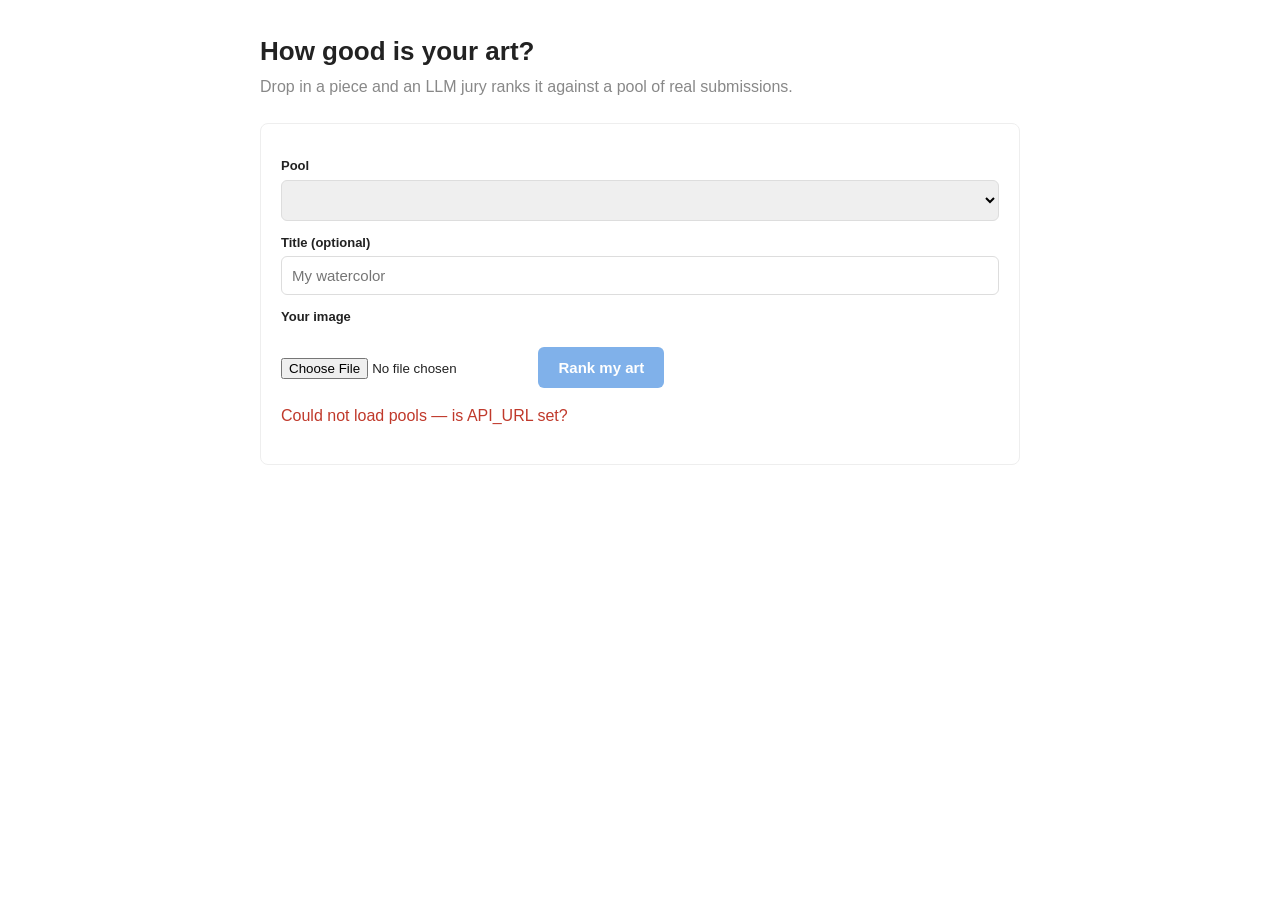
==== reddit_art_ranker_cloud/frontend/index.html @ 1abdcaee "cloud outline for ranker" ====
<!doctype html>
<html lang="en">
<head>
<meta charset="utf-8">
<meta name="viewport" content="width=device-width, initial-scale=1">
<title>How good is your art?</title>
<style>
  :root { --accent:#0366d6; }
  body { font-family:-apple-system,Segoe UI,sans-serif; max-width:760px;
         margin:32px auto; padding:0 20px; color:#222; line-height:1.5; }
  h1 { font-size:26px; margin:0 0 4px; }
  .sub { color:#888; margin:0 0 24px; }
  .card { border:1px solid #eee; border-radius:8px; padding:20px; margin-bottom:20px; }
  label { display:block; font-size:13px; font-weight:600; margin:12px 0 4px; }
  select,input[type=text] { width:100%; padding:10px; border:1px solid #ddd;
         border-radius:6px; font-size:15px; box-sizing:border-box; }
  button { background:var(--accent); color:#fff; border:0; border-radius:6px;
         padding:12px 20px; font-size:15px; font-weight:600; cursor:pointer; margin-top:16px; }
  button:disabled { opacity:.5; cursor:default; }
  #preview { max-width:200px; max-height:200px; border-radius:6px; margin-top:10px; display:none; }
  .big-number { font-size:72px; font-weight:700; line-height:1; color:var(--accent);
         font-variant-numeric:tabular-nums; }
  .big-number sup { font-size:26px; vertical-align:top; }
  .bar { height:28px; background:#f0f0f0; border-radius:14px; position:relative; margin:16px 0 6px; }
  .bar .grad { position:absolute; inset:0; border-radius:14px; opacity:.18;
         background:linear-gradient(90deg,#c0392b,#f39c12,#f1c40f,#2ecc71); }
  .bar .mark { position:absolute; top:-6px; bottom:-6px; width:6px; border-radius:3px;
         background:#222; }
  .feedback { background:#f6f8fa; border-left:4px solid var(--accent); border-radius:4px;
         padding:16px 20px; margin:18px 0; }
  .tier h3 { margin:24px 0 8px; font-size:16px; }
  .anchor { display:flex; gap:12px; align-items:flex-start; border:1px solid #eee;
         border-radius:6px; padding:10px; margin-bottom:10px; }
  .anchor img { width:80px; height:80px; object-fit:cover; border-radius:4px; }
  .anchor .pct { font-size:12px; color:#666; }
  .anchor .rat { font-size:13px; color:#555; font-style:italic; }
  .status { color:#666; }
  .hidden { display:none; }
  .err { color:#c0392b; }
</style>
</head>
<body>
<h1>How good is your art?</h1>
<p class="sub">Drop in a piece and an LLM jury ranks it against a pool of real submissions.</p>

<!-- ── Submit form ── -->
<div class="card" id="form-card">
  <label for="pool">Pool</label>
  <select id="pool"></select>
  <label for="title">Title (optional)</label>
  <input type="text" id="title" placeholder="My watercolor">
  <label for="file">Your image</label>
  <input type="file" id="file" accept="image/jpeg,image/png,image/webp">
  <img id="preview" alt="">
  <button id="go" disabled>Rank my art</button>
  <p id="form-msg" class="status"></p>
</div>

<!-- ── Progress ── -->
<div class="card hidden" id="progress-card">
  <p class="status" id="progress-msg">Submitting…</p>
</div>

<!-- ── Result ── -->
<div class="hidden" id="result-card"></div>

<script>
// ⚙️  Set this to the ApiUrl output from `sam deploy`.
const API_URL = window.API_URL || "REPLACE_WITH_API_URL";

const $ = (id) => document.getElementById(id);
let selectedFile = null;

async function loadPools() {
  try {
    const r = await fetch(`${API_URL}/pools`);
    const { pools } = await r.json();
    const sel = $("pool");
    sel.innerHTML = "";
    pools.filter(p => p.ready).forEach(p => {
      const o = document.createElement("option");
      o.value = p.id;
      o.textContent = `${p.label} (${p.n_pieces} pieces)`;
      sel.appendChild(o);
    });
    if (!sel.options.length) $("form-msg").textContent = "No pools published yet.";
  } catch (e) {
    $("form-msg").innerHTML = `<span class="err">Could not load pools — is API_URL set?</span>`;
  }
}

$("file").addEventListener("change", (e) => {
  selectedFile = e.target.files[0] || null;
  const img = $("preview");
  if (selectedFile) {
    img.src = URL.createObjectURL(selectedFile);
    img.style.display = "block";
  }
  $("go").disabled = !selectedFile;
});

$("go").addEventListener("click", submit);

async function submit() {
  $("go").disabled = true;
  $("form-card").classList.add("hidden");
  $("progress-card").classList.remove("hidden");
  const setMsg = (m) => $("progress-msg").textContent = m;

  try {
    // 1. presigned upload
    setMsg("Uploading your image…");
    const up = await (await fetch(`${API_URL}/uploads`, {
      method: "POST", headers: { "Content-Type": "application/json" },
      body: JSON.stringify({ content_type: selectedFile.type }),
    })).json();

    // 2. PUT the file straight to S3
    await fetch(up.upload_url, {
      method: "PUT", headers: { "Content-Type": selectedFile.type }, body: selectedFile,
    });

    // 3. create the submission (kicks off the async worker)
    const sub = await (await fetch(`${API_URL}/submissions`, {
      method: "POST", headers: { "Content-Type": "application/json" },
      body: JSON.stringify({
        pool: $("pool").value, image_key: up.image_key, title: $("title").value,
      }),
    })).json();

    // 4. poll
    await poll(sub.job_id, setMsg);
  } catch (e) {
    setMsg("");
    $("progress-card").innerHTML = `<p class="err">Something went wrong: ${e}</p>`;
  }
}

async function poll(jobId, setMsg) {
  for (let i = 0; i < 240; i++) {
    const job = await (await fetch(`${API_URL}/submissions/${jobId}`)).json();
    if (job.status === "running" && job.progress?.round) {
      setMsg(`Judging… round ${job.progress.round}/${job.progress.total} `
           + `(currently ~${job.progress.percentile}th percentile)`);
    } else if (job.status === "queued") {
      setMsg("Warming up the jury…");
    } else if (job.status === "done") {
      return render(job.result);
    } else if (job.status === "error") {
      throw new Error(job.error || "worker error");
    }
    await new Promise(r => setTimeout(r, 1500));
  }
  throw new Error("timed out waiting for result");
}

function render(res) {
  $("progress-card").classList.add("hidden");
  const card = $("result-card");
  card.classList.remove("hidden");
  const tierHtml = (label, items) => !items?.length ? "" : `
    <div class="tier"><h3>${label}</h3>${items.map(a => `
      <div class="anchor">
        <img src="${a.image_url}" alt="">
        <div>
          <div class="pct">${a.percentile}th percentile · vs your ${res.percentile}th</div>
          <div class="rat">"${a.rationale || ""}"</div>
        </div>
      </div>`).join("")}</div>`;

  card.innerHTML = `
    <div class="card">
      <img src="${res.image_url}" style="max-width:240px;border-radius:6px;float:right;margin-left:16px;">
      <div style="font-size:18px;color:#444">${res.headline.headline}</div>
      <div class="big-number">${res.percentile}<sup>th</sup></div>
      <div style="color:#666">percentile in ${res.pool_label} · rank ${res.rank}/${res.of}</div>
      <div class="bar"><div class="grad"></div>
        <div class="mark" style="left:calc(${res.percentile}% - 3px)"></div></div>
      <div style="font-size:11px;color:#999">${res.headline.subline}</div>
      ${res.feedback ? `<div class="feedback"><b>What the jury said:</b><br>${res.feedback}</div>` : ""}
    </div>
    ${tierHtml("Much better than yours", res.tiers.much_better)}
    ${tierHtml("About the same", res.tiers.similar)}
    ${tierHtml("Weaker than yours", res.tiers.much_worse)}
  `;
}

loadPools();
</script>
</body>
</html>
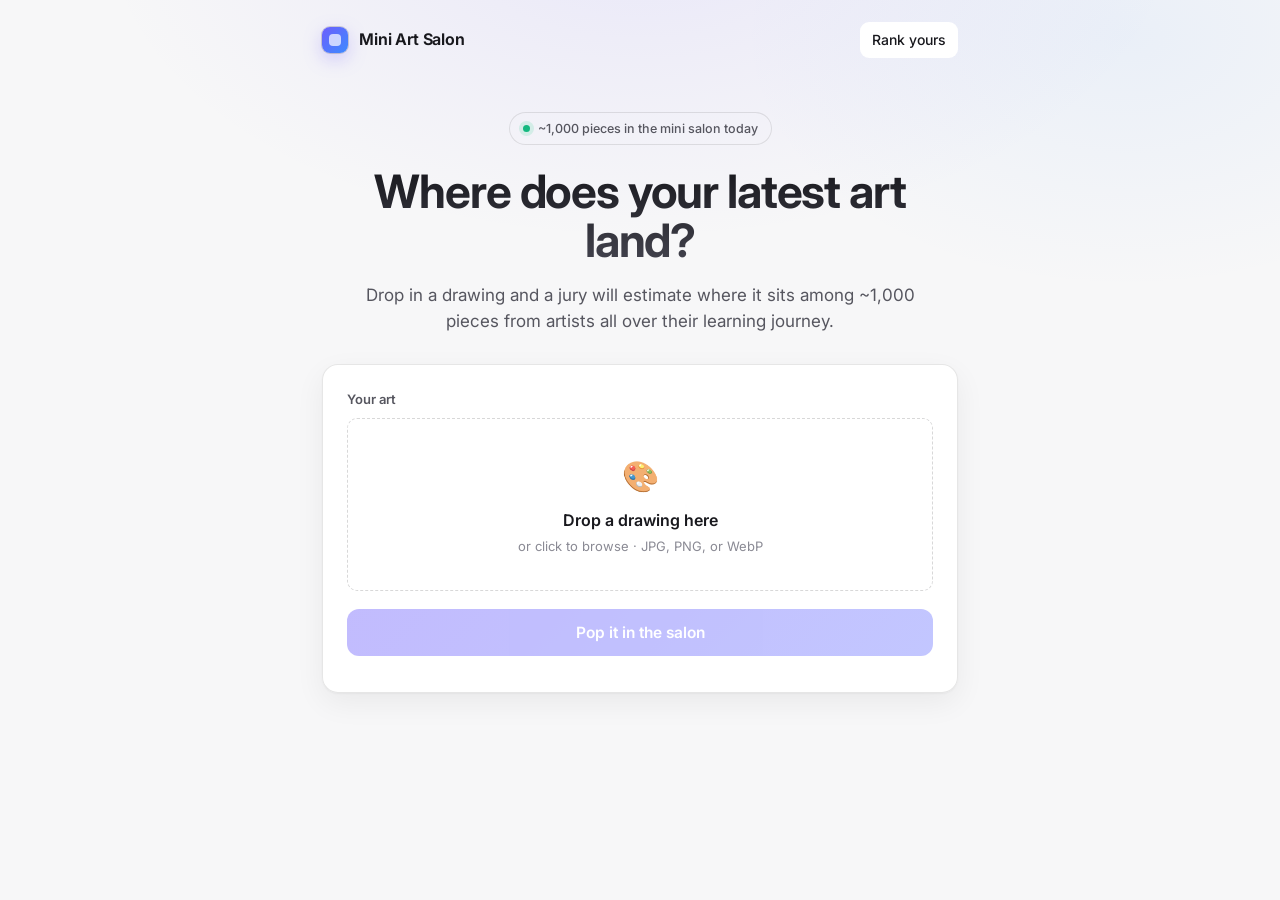
==== commit 09131d2a: "full cloud deployment" ====
--- a/reddit_art_ranker_cloud/frontend/index.html
+++ b/reddit_art_ranker_cloud/frontend/index.html
@@ -3,189 +3,274 @@
 <head>
 <meta charset="utf-8">
 <meta name="viewport" content="width=device-width, initial-scale=1">
-<title>How good is your art?</title>
-<style>
-  :root { --accent:#0366d6; }
-  body { font-family:-apple-system,Segoe UI,sans-serif; max-width:760px;
-         margin:32px auto; padding:0 20px; color:#222; line-height:1.5; }
-  h1 { font-size:26px; margin:0 0 4px; }
-  .sub { color:#888; margin:0 0 24px; }
-  .card { border:1px solid #eee; border-radius:8px; padding:20px; margin-bottom:20px; }
-  label { display:block; font-size:13px; font-weight:600; margin:12px 0 4px; }
-  select,input[type=text] { width:100%; padding:10px; border:1px solid #ddd;
-         border-radius:6px; font-size:15px; box-sizing:border-box; }
-  button { background:var(--accent); color:#fff; border:0; border-radius:6px;
-         padding:12px 20px; font-size:15px; font-weight:600; cursor:pointer; margin-top:16px; }
-  button:disabled { opacity:.5; cursor:default; }
-  #preview { max-width:200px; max-height:200px; border-radius:6px; margin-top:10px; display:none; }
-  .big-number { font-size:72px; font-weight:700; line-height:1; color:var(--accent);
-         font-variant-numeric:tabular-nums; }
-  .big-number sup { font-size:26px; vertical-align:top; }
-  .bar { height:28px; background:#f0f0f0; border-radius:14px; position:relative; margin:16px 0 6px; }
-  .bar .grad { position:absolute; inset:0; border-radius:14px; opacity:.18;
-         background:linear-gradient(90deg,#c0392b,#f39c12,#f1c40f,#2ecc71); }
-  .bar .mark { position:absolute; top:-6px; bottom:-6px; width:6px; border-radius:3px;
-         background:#222; }
-  .feedback { background:#f6f8fa; border-left:4px solid var(--accent); border-radius:4px;
-         padding:16px 20px; margin:18px 0; }
-  .tier h3 { margin:24px 0 8px; font-size:16px; }
-  .anchor { display:flex; gap:12px; align-items:flex-start; border:1px solid #eee;
-         border-radius:6px; padding:10px; margin-bottom:10px; }
-  .anchor img { width:80px; height:80px; object-fit:cover; border-radius:4px; }
-  .anchor .pct { font-size:12px; color:#666; }
-  .anchor .rat { font-size:13px; color:#555; font-style:italic; }
-  .status { color:#666; }
-  .hidden { display:none; }
-  .err { color:#c0392b; }
-</style>
+<title>Mini Art Salon · Get a sense where your latest art stacks up</title>
+<meta name="description" content="Drop in a drawing and a jury will estimate where it sits among ~1,000 pieces from artists all over their learning journey.">
+<link rel="preconnect" href="https://fonts.googleapis.com">
+<link rel="preconnect" href="https://fonts.gstatic.com" crossorigin>
+<link href="https://fonts.googleapis.com/css2?family=Inter:wght@400;500;600;680&display=swap" rel="stylesheet">
+<link rel="icon" type="image/svg+xml" href="favicon.svg">
+<link rel="stylesheet" href="style.css">
 </head>
 <body>
-<h1>How good is your art?</h1>
-<p class="sub">Drop in a piece and an LLM jury ranks it against a pool of real submissions.</p>
-
-<!-- ── Submit form ── -->
-<div class="card" id="form-card">
-  <label for="pool">Pool</label>
-  <select id="pool"></select>
-  <label for="title">Title (optional)</label>
-  <input type="text" id="title" placeholder="My watercolor">
-  <label for="file">Your image</label>
-  <input type="file" id="file" accept="image/jpeg,image/png,image/webp">
-  <img id="preview" alt="">
-  <button id="go" disabled>Rank my art</button>
-  <p id="form-msg" class="status"></p>
+<div class="wrap narrow">
+
+  <nav class="nav">
+    <a class="brand" href="index.html"><span class="dot"></span> Mini Art Salon</a>
+    <div class="nav-links">
+      <a href="index.html" class="active">Rank yours</a>
+    </div>
+  </nav>
+
+  <header class="hero">
+    <span class="pill"><span class="blink"></span> ~1,000 pieces in the mini salon today</span>
+    <h1>Where does your latest art land?</h1>
+    <p class="lede">Drop in a drawing and a jury will estimate where it sits among ~1,000 pieces from artists all over their learning journey.</p>
+  </header>
+
+  <!-- ── Submit ── -->
+  <div class="panel" id="form-card">
+    <span class="label">Your art</span>
+    <label class="drop" id="drop" for="file">
+      <input type="file" id="file" accept="image/jpeg,image/png,image/webp" hidden>
+      <img id="preview" alt="">
+      <div id="drop-text">
+        <div class="ico">🎨</div>
+        <div class="big">Drop a drawing here</div>
+        <div class="small">or click to browse · JPG, PNG, or WebP</div>
+      </div>
+    </label>
+    <button class="btn" id="go" disabled>Pop it in the salon</button>
+    <p id="form-msg" class="status"></p>
+  </div>
+
+  <!-- ── Progress ── -->
+  <div class="panel hidden" id="progress-card">
+    <div class="progress">
+      <div class="spinner"></div>
+      <div class="msg" id="progress-msg">Walking it into the salon…</div>
+      <div class="sub" id="progress-sub">This usually takes a minute or so. Hang tight!</div>
+      <div class="track"><i id="track-fill" style="width:6%"></i></div>
+    </div>
+  </div>
+
+  <!-- ── Result ── -->
+  <div class="hidden" id="result-card"></div>
+
 </div>
 
-<!-- ── Progress ── -->
-<div class="card hidden" id="progress-card">
-  <p class="status" id="progress-msg">Submitting…</p>
-</div>
-
-<!-- ── Result ── -->
-<div class="hidden" id="result-card"></div>
-
+<script src="app.js"></script>
 <script>
-// ⚙️  Set this to the ApiUrl output from `sam deploy`.
-const API_URL = window.API_URL || "REPLACE_WITH_API_URL";
+// Live API (from infra/deploy_app.py output). Override via window.API_URL.
+const API_URL = window.API_URL || "https://gt5jcvia2l.execute-api.us-east-1.amazonaws.com";
+// v2 runs a single, fixed pool — no picker, no pool references in the UI.
+const POOL = "learntodraw";
 
 const $ = (id) => document.getElementById(id);
 let selectedFile = null;
 
-async function loadPools() {
-  try {
-    const r = await fetch(`${API_URL}/pools`);
-    const { pools } = await r.json();
-    const sel = $("pool");
-    sel.innerHTML = "";
-    pools.filter(p => p.ready).forEach(p => {
-      const o = document.createElement("option");
-      o.value = p.id;
-      o.textContent = `${p.label} (${p.n_pieces} pieces)`;
-      sel.appendChild(o);
-    });
-    if (!sel.options.length) $("form-msg").textContent = "No pools published yet.";
-  } catch (e) {
-    $("form-msg").innerHTML = `<span class="err">Could not load pools — is API_URL set?</span>`;
-  }
-}
-
-$("file").addEventListener("change", (e) => {
-  selectedFile = e.target.files[0] || null;
+// ── file picking (click + drag/drop) ──
+function setFile(f) {
+  if (!f || !/^image\/(jpeg|png|webp)$/.test(f.type)) {
+    $("form-msg").innerHTML = `<span class="err">That doesn’t look like a JPG, PNG, or WebP image.</span>`;
+    return;
+  }
+  selectedFile = f;
+  $("form-msg").textContent = "";
   const img = $("preview");
-  if (selectedFile) {
-    img.src = URL.createObjectURL(selectedFile);
-    img.style.display = "block";
-  }
-  $("go").disabled = !selectedFile;
+  img.src = URL.createObjectURL(f);
+  img.style.display = "block";
+  $("drop-text").classList.add("hidden");
+  $("drop").classList.add("has-image");
+  $("go").disabled = false;
+}
+
+$("file").addEventListener("change", (e) => setFile(e.target.files[0]));
+
+const drop = $("drop");
+["dragenter", "dragover"].forEach(ev => drop.addEventListener(ev, (e) => {
+  e.preventDefault(); drop.classList.add("over");
+}));
+["dragleave", "drop"].forEach(ev => drop.addEventListener(ev, (e) => {
+  e.preventDefault(); drop.classList.remove("over");
+}));
+drop.addEventListener("drop", (e) => {
+  if (e.dataTransfer.files && e.dataTransfer.files[0]) setFile(e.dataTransfer.files[0]);
 });
 
 $("go").addEventListener("click", submit);
+
+// apiJson, esc, ordinal, rangeBar, openLightbox, openComparison come from app.js.
 
 async function submit() {
   $("go").disabled = true;
   $("form-card").classList.add("hidden");
   $("progress-card").classList.remove("hidden");
-  const setMsg = (m) => $("progress-msg").textContent = m;
+  const setMsg = (m, sub) => {
+    $("progress-msg").textContent = m;
+    if (sub != null) $("progress-sub").textContent = sub;
+  };
+  const setBar = (pct) => $("track-fill").style.width = Math.max(6, Math.min(100, pct)) + "%";
 
   try {
-    // 1. presigned upload
-    setMsg("Uploading your image…");
-    const up = await (await fetch(`${API_URL}/uploads`, {
+    setMsg("Uploading your piece…", "Sending it over to the salon.");
+    setBar(12);
+    const up = await apiJson(`${API_URL}/uploads`, {
       method: "POST", headers: { "Content-Type": "application/json" },
       body: JSON.stringify({ content_type: selectedFile.type }),
-    })).json();
-
-    // 2. PUT the file straight to S3
-    await fetch(up.upload_url, {
+    });
+
+    const put = await fetch(up.upload_url, {
       method: "PUT", headers: { "Content-Type": selectedFile.type }, body: selectedFile,
     });
-
-    // 3. create the submission (kicks off the async worker)
-    const sub = await (await fetch(`${API_URL}/submissions`, {
+    if (!put.ok) throw new Error(`upload failed (${put.status})`);
+    setBar(22);
+
+    // Single fixed pool; no title is collected or shown.
+    const sub = await apiJson(`${API_URL}/submissions`, {
       method: "POST", headers: { "Content-Type": "application/json" },
-      body: JSON.stringify({
-        pool: $("pool").value, image_key: up.image_key, title: $("title").value,
-      }),
-    })).json();
-
-    // 4. poll
-    await poll(sub.job_id, setMsg);
+      body: JSON.stringify({ pool: POOL, image_key: up.image_key }),
+    });
+
+    await poll(sub.job_id, setMsg, setBar);
   } catch (e) {
-    setMsg("");
-    $("progress-card").innerHTML = `<p class="err">Something went wrong: ${e}</p>`;
-  }
-}
-
-async function poll(jobId, setMsg) {
+    $("progress-card").innerHTML =
+      `<p class="err">Hmm, something hiccuped: ${esc(e.message)}</p>
+       <button class="btn ghost" onclick="location.reload()">Try again</button>`;
+  }
+}
+
+async function poll(jobId, setMsg, setBar) {
   for (let i = 0; i < 240; i++) {
-    const job = await (await fetch(`${API_URL}/submissions/${jobId}`)).json();
+    const job = await apiJson(`${API_URL}/submissions/${jobId}`);
     if (job.status === "running" && job.progress?.round) {
-      setMsg(`Judging… round ${job.progress.round}/${job.progress.total} `
-           + `(currently ~${job.progress.percentile}th percentile)`);
+      const { round, total } = job.progress;
+      setMsg(`The jury’s having a look… round ${round} of ${total}`,
+             "Comparing your piece against real submissions, a handful at a time.");
+      setBar(25 + (round / total) * 70);
     } else if (job.status === "queued") {
-      setMsg("Warming up the jury…");
+      setMsg("Gathering the jury…", "Almost there.");
+      setBar(18);
     } else if (job.status === "done") {
-      return render(job.result);
+      setBar(100);
+      return render(job.result, jobId);
     } else if (job.status === "error") {
-      throw new Error(job.error || "worker error");
+      throw new Error(job.error || "the jury got stuck");
     }
     await new Promise(r => setTimeout(r, 1500));
   }
-  throw new Error("timed out waiting for result");
-}
-
-function render(res) {
+  throw new Error("this is taking longer than expected — try again in a bit");
+}
+
+let currentJobId = null;
+
+// The list of jury rounds, each opening a detail modal.
+function comparisonsHtml(res) {
+  const cs = res.comparisons || [];
+  if (!cs.length) return "";
+  const faced = (cs[0].size || 1) - 1;
+  return `
+    <h2 class="section-h">How the jury saw it <span class="muted">· ${cs.length} rounds</span></h2>
+    <p class="muted">Each round, your piece was set beside ${faced} others and ranked. The note
+      is what the jury said about your piece that round — open details to read the rest of the group.</p>
+    <div class="cmp-list">${cs.map(c => `
+      <div class="cmp-entry">
+        <div class="cmp-row">
+          <span class="info">Round <b>${c.cmp_id}</b>${c.phase ? ` · ${esc(c.phase)}` : ""} ·
+            ${c.flagged_not_art
+              ? `<span class="na">set aside</span>`
+              : `placed <b>${c.rank ?? "—"}/${c.size}</b>`}</span>
+          ${rangeBar(c.min_pctl, c.max_pctl, res.not_art ? null : res.percentile, c.avg_pctl)}
+          <a href="#" data-cmp="${c.cmp_id}">details ›</a>
+        </div>
+        <div class="cmp-rationale" data-rat="${c.cmp_id}"></div>
+      </div>`).join("")}</div>`;
+}
+
+// Pull each round's note for YOUR piece (the candidate) and show it inline.
+// Cached via fetchComparison so the details modal opens instantly afterward.
+function loadOwnRationales(res) {
+  (res.comparisons || []).forEach(async (c) => {
+    const el = document.querySelector(`#result-card .cmp-rationale[data-rat="${c.cmp_id}"]`);
+    if (!el) return;
+    try {
+      const detail = await fetchComparison(`${API_URL}/submissions/${currentJobId}/comparisons/${c.cmp_id}`);
+      const me = (detail.members || []).find((m) => m.is_candidate);
+      if (me && me.rationale) el.innerHTML = `“${esc(me.rationale)}”`;
+      else el.remove();
+    } catch (_) { el.remove(); }
+  });
+}
+
+function render(res, jobId) {
+  currentJobId = jobId;
   $("progress-card").classList.add("hidden");
   const card = $("result-card");
   card.classList.remove("hidden");
-  const tierHtml = (label, items) => !items?.length ? "" : `
-    <div class="tier"><h3>${label}</h3>${items.map(a => `
-      <div class="anchor">
-        <img src="${a.image_url}" alt="">
-        <div>
-          <div class="pct">${a.percentile}th percentile · vs your ${res.percentile}th</div>
-          <div class="rat">"${a.rationale || ""}"</div>
+
+  // The jury didn't score it (read as an unfinished sketch every round). No fake
+  // percentile — explain gently and invite a finished piece.
+  if (res.not_art) {
+    card.innerHTML = `
+      <div class="panel">
+        <div class="result-hero">
+          <img class="art zoomable" src="${res.image_url}" data-cap="${esc("Your piece")}">
+          <div class="body">
+            <div class="headline">${esc(res.headline.headline)}</div>
+            <div class="subline" style="margin-top:6px">${esc(res.headline.subline)}</div>
+            ${res.not_art_reason ? `<div class="feedback"><b>What the jury said:</b><br>${esc(res.not_art_reason)}</div>` : ""}
+            <p class="muted" style="margin-top:12px">Tip: a finished, clearly photographed
+              drawing or painting gets a spot on the wall.</p>
+          </div>
         </div>
-      </div>`).join("")}</div>`;
-
+        ${comparisonsHtml(res)}
+        <button class="btn ghost" style="margin-top:18px" onclick="location.reload()">↑ Try another piece</button>
+      </div>`;
+    wireResult();
+    loadOwnRationales(res);
+    return;
+  }
+
+  const cap = esc(`Your piece — ${ordinal(res.percentile)} percentile`
+    + (res.feedback ? `. ${res.feedback}` : ""));
   card.innerHTML = `
-    <div class="card">
-      <img src="${res.image_url}" style="max-width:240px;border-radius:6px;float:right;margin-left:16px;">
-      <div style="font-size:18px;color:#444">${res.headline.headline}</div>
-      <div class="big-number">${res.percentile}<sup>th</sup></div>
-      <div style="color:#666">percentile in ${res.pool_label} · rank ${res.rank}/${res.of}</div>
-      <div class="bar"><div class="grad"></div>
-        <div class="mark" style="left:calc(${res.percentile}% - 3px)"></div></div>
-      <div style="font-size:11px;color:#999">${res.headline.subline}</div>
-      ${res.feedback ? `<div class="feedback"><b>What the jury said:</b><br>${res.feedback}</div>` : ""}
-    </div>
-    ${tierHtml("Much better than yours", res.tiers.much_better)}
-    ${tierHtml("About the same", res.tiers.similar)}
-    ${tierHtml("Weaker than yours", res.tiers.much_worse)}
-  `;
-}
-
-loadPools();
+    <div class="panel">
+      <div class="result-hero">
+        <img class="art zoomable" src="${res.image_url}" data-cap="${cap}">
+        <div class="body">
+          <div class="headline">${esc(res.headline.headline)}</div>
+          <div class="score">${res.percentile}<sup>${ordinalSuffix(res.percentile)}</sup></div>
+          <div class="score-label">percentile in the salon</div>
+          <div class="meter"><div class="grad"></div>
+            <div class="mark" style="left:calc(${res.percentile}% - 2px)"></div></div>
+          <div class="subline" style="margin-top:10px">${esc(res.headline.subline)}</div>
+        </div>
+      </div>
+      ${res.feedback ? `<div class="feedback"><b>What the jury said:</b><br>${esc(res.feedback)}</div>` : ""}
+      ${comparisonsHtml(res)}
+      <button class="btn ghost" style="margin-top:18px" onclick="location.reload()">↑ Rank another piece</button>
+    </div>`;
+  wireResult();
+  loadOwnRationales(res);
+}
+
+function ordinalSuffix(n) {
+  const s = ["th", "st", "nd", "rd"], v = n % 100;
+  return s[(v - 20) % 10] || s[v] || s[0];
+}
+
+function wireResult() {
+  document.querySelectorAll('#result-card a[data-cmp]').forEach(a =>
+    a.addEventListener("click", (e) => {
+      e.preventDefault();
+      openComparison(`${API_URL}/submissions/${currentJobId}/comparisons/${a.dataset.cmp}`,
+                     { pool: POOL });
+    }));
+}
+
+$("result-card").addEventListener("click", (e) => {
+  const img = e.target.closest("img.zoomable");
+  if (img) openLightbox(img.src, escapeHtml(img.getAttribute("data-cap") || ""));
+});
 </script>
 </body>
 </html>
--- a/reddit_art_ranker_cloud/frontend/style.css
+++ b/reddit_art_ranker_cloud/frontend/style.css
@@ -0,0 +1,337 @@
+/* ── Mini Art Salon · v2 ──────────────────────────────────────────────────────
+   A clean, dark, OpenRouter-flavored design system shared by index.html,
+   gallery.html, and piece.html. Type is Inter; numbers are tabular monospace.
+   Everything is anonymous — no piece titles, no outside source links. */
+
+:root {
+  --bg:          #f7f7f8;
+  --bg-soft:     #ffffff;
+  --panel:       #ffffff;
+  --panel-2:     #f1f1f4;
+  --panel-hover: #ececef;
+  --border:      rgba(13,13,18,.10);
+  --border-2:    rgba(13,13,18,.16);
+
+  --text:        #18181d;
+  --text-dim:    #56565f;
+  --text-faint:  #8a8a94;
+
+  --accent:      #6d5efc;
+  --accent-2:    #3d8bff;
+  --accent-soft: rgba(109,94,252,.08);
+  --accent-line: rgba(109,94,252,.24);
+  --good:        #14b87f;
+  --warn:        #e0a400;
+  --bad:         #e0483f;
+
+  --radius:      16px;
+  --radius-sm:   10px;
+  --mono:        ui-monospace, "SF Mono", "JetBrains Mono", "Cascadia Code", Menlo, Consolas, monospace;
+  --sans:        "Inter", -apple-system, "Segoe UI", system-ui, sans-serif;
+  --shadow:      0 1px 2px rgba(13,13,18,.04), 0 10px 30px rgba(13,13,18,.06);
+}
+
+* { box-sizing: border-box; }
+
+html { -webkit-text-size-adjust: 100%; }
+
+body {
+  margin: 0;
+  font-family: var(--sans);
+  color: var(--text);
+  background: var(--bg);
+  line-height: 1.55;
+  -webkit-font-smoothing: antialiased;
+  text-rendering: optimizeLegibility;
+  /* soft violet glow up top, like the OpenRouter hero */
+  background-image:
+    radial-gradient(900px 520px at 50% -8%, rgba(109,94,252,.10), transparent 60%),
+    radial-gradient(700px 460px at 88% 4%, rgba(61,139,255,.07), transparent 55%);
+  background-repeat: no-repeat;
+  min-height: 100vh;
+}
+
+a { color: var(--accent); text-decoration: none; }
+a:hover { color: #a99dff; }
+
+.wrap { max-width: 920px; margin: 0 auto; padding: 0 22px; }
+.wrap.narrow { max-width: 680px; }
+
+/* ── top nav ────────────────────────────────────────────────────────────── */
+.nav {
+  display: flex; align-items: center; justify-content: space-between;
+  padding: 22px 0 14px; gap: 16px;
+}
+.brand { display: flex; align-items: center; gap: 11px; font-weight: 650;
+  letter-spacing: -.01em; color: var(--text); font-size: 16px; }
+.brand:hover { color: var(--text); }
+.brand .dot {
+  width: 26px; height: 26px; border-radius: 8px; flex: 0 0 auto;
+  background: linear-gradient(135deg, var(--accent), var(--accent-2));
+  box-shadow: 0 0 0 1px var(--border-2), 0 6px 18px rgba(139,124,255,.35);
+  position: relative;
+}
+.brand .dot::after {
+  content: ""; position: absolute; inset: 7px;
+  border-radius: 4px; background: rgba(255,255,255,.7);
+}
+.nav-links { display: flex; gap: 6px; align-items: center; }
+.nav-links a {
+  color: var(--text-dim); font-size: 14px; font-weight: 500;
+  padding: 7px 12px; border-radius: 9px;
+}
+.nav-links a:hover { color: var(--text); background: var(--panel); }
+.nav-links a.active { color: var(--text); background: var(--panel); }
+
+/* ── hero ───────────────────────────────────────────────────────────────── */
+.hero { text-align: center; padding: 40px 0 30px; }
+.pill {
+  display: inline-flex; align-items: center; gap: 8px;
+  font-size: 12.5px; color: var(--text-dim); font-weight: 500;
+  padding: 6px 13px; border: 1px solid var(--border);
+  border-radius: 999px; background: rgba(255,255,255,.02);
+  margin-bottom: 22px;
+}
+.pill .blink { width: 7px; height: 7px; border-radius: 50%; background: var(--good);
+  box-shadow: 0 0 0 4px rgba(70,211,154,.18); }
+h1 {
+  font-size: clamp(30px, 5vw, 46px); line-height: 1.07; margin: 0 0 16px;
+  letter-spacing: -.025em; font-weight: 680;
+  background: linear-gradient(180deg, #18181d, #44444f);
+  -webkit-background-clip: text; background-clip: text; color: transparent;
+}
+.lede { font-size: 17px; color: var(--text-dim); max-width: 560px;
+  margin: 0 auto; }
+.page-title { font-size: 28px; letter-spacing: -.02em; margin: 6px 0 6px; }
+.page-sub { color: var(--text-dim); margin: 0 0 26px; }
+
+/* ── cards / panels ─────────────────────────────────────────────────────── */
+.panel {
+  background: linear-gradient(180deg, var(--panel), var(--bg-soft));
+  border: 1px solid var(--border);
+  border-radius: var(--radius);
+  box-shadow: var(--shadow);
+  padding: 24px;
+}
+.panel + .panel { margin-top: 18px; }
+
+/* ── form / dropzone ────────────────────────────────────────────────────── */
+.label { display: block; font-size: 13px; font-weight: 600; color: var(--text-dim);
+  margin: 0 0 9px; }
+
+.drop {
+  display: block;
+  border: 1.5px dashed var(--border-2); border-radius: var(--radius-sm);
+  padding: 34px 20px; text-align: center; cursor: pointer;
+  transition: border-color .15s, background .15s; background: rgba(255,255,255,.015);
+}
+.drop:hover, .drop.over { border-color: var(--accent-line); background: var(--accent-soft); }
+.drop .ico { font-size: 30px; opacity: .85; }
+.drop .big { font-weight: 600; margin: 8px 0 3px; color: var(--text); }
+.drop .small { font-size: 13px; color: var(--text-faint); }
+.drop.has-image { padding: 16px; }
+#preview { max-width: 100%; max-height: 260px; border-radius: 8px; display: none;
+  margin: 0 auto; box-shadow: 0 8px 28px rgba(0,0,0,.4); }
+
+.btn {
+  display: inline-flex; align-items: center; justify-content: center; gap: 9px;
+  width: 100%; margin-top: 18px; cursor: pointer;
+  font-family: var(--sans); font-size: 15.5px; font-weight: 600; color: #fff;
+  padding: 14px 22px; border: 0; border-radius: 12px;
+  background: linear-gradient(135deg, var(--accent), #6f78ff);
+  box-shadow: 0 8px 24px rgba(139,124,255,.32), 0 1px 0 rgba(255,255,255,.18) inset;
+  transition: transform .08s, box-shadow .15s, opacity .15s;
+}
+.btn:hover:not(:disabled) { transform: translateY(-1px); box-shadow: 0 12px 30px rgba(139,124,255,.42); }
+.btn:active:not(:disabled) { transform: translateY(0); }
+.btn:disabled { opacity: .42; cursor: default; box-shadow: none; }
+.btn.ghost {
+  width: auto; margin: 0; background: var(--panel-2); color: var(--text);
+  box-shadow: 0 0 0 1px var(--border) inset; font-size: 14px; padding: 9px 16px;
+}
+.btn.ghost:hover:not(:disabled) { background: var(--panel-hover); transform: none; box-shadow: 0 0 0 1px var(--border-2) inset; }
+.btn.ghost:disabled { opacity: .35; }
+
+.status { color: var(--text-dim); font-size: 14px; margin: 12px 0 0; }
+.err { color: var(--bad); }
+.muted { color: var(--text-faint); font-size: 13px; }
+.hidden { display: none !important; }
+
+/* ── progress ───────────────────────────────────────────────────────────── */
+.progress { text-align: center; padding: 38px 22px; }
+.spinner {
+  width: 34px; height: 34px; margin: 0 auto 18px; border-radius: 50%;
+  border: 3px solid var(--border-2); border-top-color: var(--accent);
+  animation: spin .8s linear infinite;
+}
+@keyframes spin { to { transform: rotate(360deg); } }
+.progress .msg { font-size: 16px; color: var(--text); font-weight: 500; }
+.progress .sub { color: var(--text-faint); font-size: 13.5px; margin-top: 6px; }
+.track { height: 6px; border-radius: 4px; background: var(--panel-2); margin: 20px auto 0;
+  max-width: 320px; overflow: hidden; }
+.track > i { display: block; height: 100%; border-radius: 4px;
+  background: linear-gradient(90deg, var(--accent), var(--accent-2)); transition: width .4s; }
+
+/* ── result hero ────────────────────────────────────────────────────────── */
+.result-hero { display: flex; gap: 24px; flex-wrap: wrap; align-items: flex-start; }
+.result-hero .art {
+  width: 220px; max-width: 100%; border-radius: 12px; cursor: zoom-in;
+  box-shadow: 0 10px 34px rgba(0,0,0,.5); object-fit: cover;
+}
+.result-hero .body { flex: 1 1 280px; min-width: 0; }
+.score {
+  font-family: var(--mono); font-size: 76px; line-height: .95; font-weight: 600;
+  letter-spacing: -.03em;
+  background: linear-gradient(135deg, var(--accent), var(--accent-2));
+  -webkit-background-clip: text; background-clip: text; color: transparent;
+}
+.score sup { font-size: 26px; -webkit-text-fill-color: var(--text-dim); top: -.7em; }
+.score-label { color: var(--text-dim); font-size: 14px; margin-top: 4px; }
+.headline { font-size: 19px; font-weight: 600; margin: 0 0 4px; letter-spacing: -.01em; }
+.subline { color: var(--text-faint); font-size: 13px; }
+
+/* gradient percentile meter */
+.meter { height: 10px; border-radius: 6px; position: relative; margin: 18px 0 8px;
+  background: var(--panel-2); overflow: visible; }
+.meter .grad { position: absolute; inset: 0; border-radius: 6px; opacity: .9;
+  background: linear-gradient(90deg, #ff7a7a, #f6c454, #46d39a); }
+.meter .mark { position: absolute; top: -5px; bottom: -5px; width: 4px; border-radius: 3px;
+  background: #18181d; box-shadow: 0 0 0 2px #fff, 0 1px 6px rgba(13,13,18,.35); }
+
+.feedback {
+  background: var(--accent-soft); border: 1px solid var(--accent-line);
+  border-radius: var(--radius-sm); padding: 15px 18px; margin: 20px 0; font-size: 14.5px;
+}
+.feedback b { color: #cfc7ff; }
+
+/* ── stat row ───────────────────────────────────────────────────────────── */
+.stats { display: flex; gap: 10px; flex-wrap: wrap; margin-top: 14px; }
+.stat { background: var(--panel-2); border: 1px solid var(--border); border-radius: 10px;
+  padding: 9px 14px; }
+.stat .k { font-size: 11px; color: var(--text-faint); text-transform: uppercase;
+  letter-spacing: .06em; }
+.stat .v { font-family: var(--mono); font-size: 17px; font-weight: 600; color: var(--text); }
+
+/* ── comparison list (rounds) ───────────────────────────────────────────── */
+.section-h { font-size: 17px; margin: 26px 0 4px; letter-spacing: -.01em; }
+.cmp-list { margin-top: 12px; border-top: 1px solid var(--border); }
+.cmp-entry { border-bottom: 1px solid var(--border); }
+.cmp-row { display: flex; align-items: center; justify-content: space-between; gap: 14px;
+  padding: 11px 2px 4px; font-size: 13.5px; }
+.cmp-rationale { padding: 1px 2px 11px; font-size: 13px; line-height: 1.5;
+  color: var(--text-dim); font-style: italic; }
+.cmp-row .info { color: var(--text-dim); flex: 1 1 auto; min-width: 0; }
+.cmp-row .info b { color: var(--text); font-variant-numeric: tabular-nums; }
+.cmp-row .na { color: var(--bad); font-weight: 600; }
+.cmp-row a { white-space: nowrap; font-weight: 500; }
+
+/* ── gallery grid ───────────────────────────────────────────────────────── */
+.toolbar { display: flex; gap: 12px; align-items: center; flex-wrap: wrap; }
+.range-wrap { position: relative; height: 34px; margin: 6px 6px 2px; flex: 1 1 260px; }
+.range-wrap input[type=range] { position: absolute; left: 0; top: 8px; width: 100%;
+  margin: 0; background: none; pointer-events: none; -webkit-appearance: none; appearance: none; }
+.range-wrap input[type=range]::-webkit-slider-thumb { -webkit-appearance: none; appearance: none;
+  pointer-events: auto; height: 18px; width: 18px; border-radius: 50%;
+  background: var(--accent); border: 2px solid #fff; box-shadow: 0 0 0 1px var(--border-2); cursor: pointer; }
+.range-wrap input[type=range]::-moz-range-thumb { pointer-events: auto; height: 16px; width: 16px;
+  border-radius: 50%; background: var(--accent); border: 2px solid #fff; cursor: pointer; }
+.range-track { position: absolute; left: 0; right: 0; top: 15px; height: 5px; border-radius: 3px; background: var(--panel-2); }
+.range-fill { position: absolute; top: 15px; height: 5px; border-radius: 3px;
+  background: linear-gradient(90deg, var(--accent), var(--accent-2)); opacity: .8; }
+.range-readout { font-size: 13.5px; color: var(--text-dim); font-weight: 500; }
+.range-readout b { font-family: var(--mono); color: var(--text); }
+
+.grid { display: grid; grid-template-columns: repeat(auto-fill, minmax(180px, 1fr));
+  gap: 14px; margin-top: 18px; }
+.tile {
+  background: var(--panel); border: 1px solid var(--border); border-radius: 14px;
+  overflow: hidden; transition: transform .12s, border-color .12s, box-shadow .12s;
+}
+.tile:hover { transform: translateY(-3px); border-color: var(--border-2);
+  box-shadow: 0 12px 30px rgba(0,0,0,.45); }
+.tile .thumb { width: 100%; aspect-ratio: 1/1; object-fit: cover; display: block;
+  background: var(--panel-2); cursor: zoom-in; }
+.tile .info { padding: 12px 13px 13px; }
+.tile .rank-badge { font-size: 12px; color: var(--text-faint); }
+.tile .pctl { font-family: var(--mono); font-size: 22px; font-weight: 600; color: var(--text);
+  letter-spacing: -.02em; }
+.tile .pctl sup { font-size: 12px; color: var(--text-faint); }
+.tile .links { margin-top: 8px; display: flex; justify-content: space-between; align-items: center; }
+.tile .links a { font-size: 12.5px; font-weight: 500; }
+
+.pageinfo { color: var(--text-faint); font-size: 13px; }
+
+/* ── piece page hero ────────────────────────────────────────────────────── */
+.crumb { font-size: 13px; margin: 4px 0 18px; color: var(--text-faint); }
+
+/* ── shared modal / lightbox / range bar (used by app.js) ───────────────── */
+.zoomable { cursor: zoom-in; }
+
+.sb-rng { display: flex; align-items: center; gap: 9px; flex: 0 0 auto; }
+.sb-range-txt { font-family: var(--mono); font-size: 12px; color: var(--text-dim);
+  min-width: 44px; text-align: right; }
+.sb-pbar { position: relative; height: 9px; width: 108px; border-radius: 5px;
+  background: var(--panel-2); flex: 0 0 auto; }
+.sb-pbar .band { position: absolute; top: 0; bottom: 0; border-radius: 5px;
+  background: linear-gradient(90deg, var(--warn), var(--good)); opacity: .65; }
+.sb-pbar .you { position: absolute; top: -3px; bottom: -3px; width: 3px; border-radius: 2px;
+  background: #18181d; box-shadow: 0 0 0 1.5px #fff; }
+
+.sb-overlay { position: fixed; inset: 0; background: rgba(18,18,26,.42); z-index: 1100;
+  display: none; align-items: flex-start; justify-content: center; padding: 34px 16px;
+  overflow: auto; backdrop-filter: blur(4px); }
+.sb-overlay.open { display: flex; }
+.sb-box { background: var(--panel); border: 1px solid var(--border-2);
+  border-radius: 16px; max-width: 720px; width: 100%; padding: 24px 26px;
+  box-shadow: 0 24px 70px rgba(0,0,0,.6); }
+.sb-box .sb-h2 { margin: 0 0 2px; font-size: 20px; letter-spacing: -.01em; }
+.sb-box .close { float: right; background: none; border: 0; font-size: 26px; cursor: pointer;
+  color: var(--text-faint); line-height: 1; }
+.sb-box .close:hover { color: var(--text); }
+.sb-muted { color: var(--text-faint); font-size: 13px; }
+.sb-err { color: var(--bad); }
+.sb-overall { background: var(--accent-soft); border: 1px solid var(--accent-line);
+  border-radius: 10px; padding: 13px 16px; margin: 13px 0 18px; font-size: 14px; }
+.sb-overall b { color: #cfc7ff; }
+.sb-mem { display: flex; gap: 14px; border: 1px solid var(--border); border-radius: 12px;
+  padding: 12px; margin-bottom: 10px; background: var(--bg-soft); }
+.sb-mem img { width: 104px; height: 104px; object-fit: cover; border-radius: 8px;
+  background: var(--panel-2); flex: 0 0 auto; cursor: zoom-in; }
+.sb-mem .rk { font-size: 13px; color: var(--text-dim); }
+.sb-mem .rk b { font-size: 15px; color: var(--text); }
+.sb-mem .rat { font-size: 13px; color: var(--text-dim); font-style: italic; margin-top: 5px; }
+.sb-mem.winner { box-shadow: inset 0 0 0 1.5px var(--accent-line); }
+.sb-mem.current, .sb-mem.candidate { background: var(--accent-soft); }
+.sb-tag { color: var(--accent); font-weight: 600; }
+
+.sb-lightbox { position: fixed; inset: 0; background: rgba(2,2,4,.92); z-index: 2000;
+  display: none; align-items: center; justify-content: center; flex-direction: column;
+  padding: 24px; backdrop-filter: blur(6px); }
+.sb-lightbox.open { display: flex; }
+.sb-lightbox img { max-width: 90vw; max-height: 78vh; border-radius: 10px;
+  box-shadow: 0 16px 60px rgba(0,0,0,.7); object-fit: contain; }
+.sb-lightbox .cap { color: #d4d4dc; max-width: 640px; margin-top: 18px;
+  text-align: center; font-size: 14.5px; line-height: 1.55; }
+.sb-lightbox .cap b { color: #fff; }
+.sb-lightbox .cap .pct { color: #b3a8ff; font-weight: 600; font-family: var(--mono); }
+.sb-lightbox .cap .rat { font-style: italic; color: #c2c2cc; margin-top: 8px; }
+.sb-lightbox .close { position: absolute; top: 16px; right: 24px; color: #fff;
+  font-size: 36px; line-height: 1; cursor: pointer; opacity: .8; }
+.sb-lightbox .close:hover { opacity: 1; }
+
+/* ── footer ─────────────────────────────────────────────────────────────── */
+.foot { text-align: center; color: var(--text-faint); font-size: 13px;
+  padding: 40px 0 50px; }
+.foot a { color: var(--text-dim); }
+
+@media (max-width: 560px) {
+  .score { font-size: 60px; }
+  .result-hero .art { width: 100%; }
+
+  /* Stack each round: the label gets its own line, then the range bar +
+     "details" link share the line below it (avoids the cramped wrap). */
+  .cmp-row { flex-wrap: wrap; row-gap: 8px; padding-bottom: 8px; }
+  .cmp-row .info { flex: 1 1 100%; }
+  .sb-rng { flex: 1 1 auto; }
+  .sb-pbar { flex: 1 1 auto; width: auto; }
+}
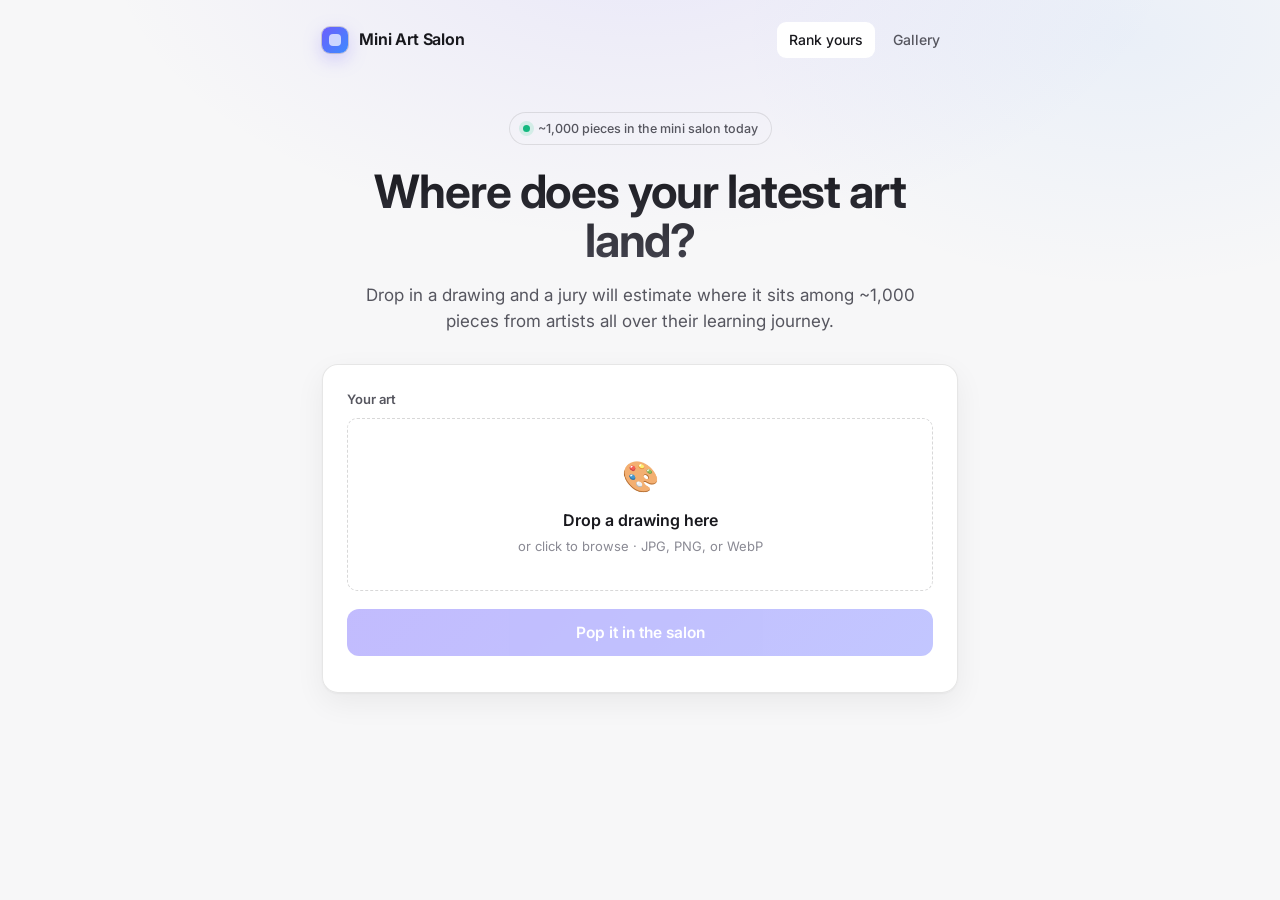
==== commit 4efe67e2: "cloud frontend deployment" ====
--- a/reddit_art_ranker_cloud/frontend/index.html
+++ b/reddit_art_ranker_cloud/frontend/index.html
@@ -18,6 +18,8 @@
     <a class="brand" href="index.html"><span class="dot"></span> Mini Art Salon</a>
     <div class="nav-links">
       <a href="index.html" class="active">Rank yours</a>
+      <a href="gallery.html">Gallery</a>
+      <span class="auth-slot"></span>
     </div>
   </nav>
 
@@ -58,9 +60,12 @@
 
 </div>
 
+<script src="config.js"></script>
 <script src="app.js"></script>
+<script src="auth.js"></script>
+<script src="https://accounts.google.com/gsi/client" async defer></script>
 <script>
-// Live API (from infra/deploy_app.py output). Override via window.API_URL.
+// Live API (set in config.js). Override via window.API_URL.
 const API_URL = window.API_URL || "https://gt5jcvia2l.execute-api.us-east-1.amazonaws.com";
 // v2 runs a single, fixed pool — no picker, no pool references in the UI.
 const POOL = "learntodraw";
@@ -125,9 +130,13 @@
     if (!put.ok) throw new Error(`upload failed (${put.status})`);
     setBar(22);
 
-    // Single fixed pool; no title is collected or shown.
+    // Single fixed pool; no title is collected or shown. When signed in, attach
+    // the Google token so the finished result is saved to the user's salon.
+    const subHeaders = { "Content-Type": "application/json" };
+    const tok = window.MAS_AUTH && MAS_AUTH.token();
+    if (tok) subHeaders["Authorization"] = "Bearer " + tok;
     const sub = await apiJson(`${API_URL}/submissions`, {
-      method: "POST", headers: { "Content-Type": "application/json" },
+      method: "POST", headers: subHeaders,
       body: JSON.stringify({ pool: POOL, image_key: up.image_key }),
     });
 
@@ -223,6 +232,7 @@
           </div>
         </div>
         ${comparisonsHtml(res)}
+        ${salonNote()}
         <button class="btn ghost" style="margin-top:18px" onclick="location.reload()">↑ Try another piece</button>
       </div>`;
     wireResult();
@@ -247,10 +257,18 @@
       </div>
       ${res.feedback ? `<div class="feedback"><b>What the jury said:</b><br>${esc(res.feedback)}</div>` : ""}
       ${comparisonsHtml(res)}
+      ${salonNote()}
       <button class="btn ghost" style="margin-top:18px" onclick="location.reload()">↑ Rank another piece</button>
     </div>`;
   wireResult();
   loadOwnRationales(res);
+}
+
+// Signed-in submissions are saved to the user's salon by the worker; point them to it.
+function salonNote() {
+  return (window.MAS_AUTH && MAS_AUTH.user())
+    ? `<p class="muted" style="margin-top:16px">✓ Saved to your salon — <a href="mysalon.html">see your pieces over time ›</a></p>`
+    : "";
 }
 
 function ordinalSuffix(n) {
--- a/reddit_art_ranker_cloud/frontend/style.css
+++ b/reddit_art_ranker_cloud/frontend/style.css
@@ -82,6 +82,32 @@
 }
 .nav-links a:hover { color: var(--text); background: var(--panel); }
 .nav-links a.active { color: var(--text); background: var(--panel); }
+
+/* ── auth (Google sign-in chip / button) ────────────────────────────────── */
+.auth-slot { display: inline-flex; align-items: center; }
+.auth-btn-holder { display: inline-flex; align-items: center; min-height: 32px; }
+.auth-chip { display: inline-flex; align-items: center; gap: 8px; }
+.auth-chip img { width: 26px; height: 26px; border-radius: 50%; object-fit: cover;
+  border: 1px solid var(--border-2); }
+.auth-chip a { color: var(--text-dim); font-size: 14px; font-weight: 500;
+  padding: 7px 12px; border-radius: 9px; }
+.auth-chip a:hover { color: var(--text); background: var(--panel); }
+.auth-out { background: none; border: 0; cursor: pointer; color: var(--text-faint);
+  font: inherit; font-size: 13px; padding: 6px 8px; border-radius: 8px; }
+.auth-out:hover { color: var(--text); background: var(--panel-2); }
+
+/* ── salon: percentile-over-time sparkline ──────────────────────────────── */
+.trend { padding: 18px 22px; }
+.trend .spark { width: 100%; height: 130px; display: block; margin-top: 6px; overflow: visible; }
+.trend .spark .ln { stroke: var(--accent); stroke-width: 2.5; vector-effect: non-scaling-stroke;
+  stroke-linecap: round; stroke-linejoin: round; }
+.trend .spark circle { fill: var(--accent); }
+.trend .spark .mid { stroke: var(--border-2); stroke-width: 1; stroke-dasharray: 3 4;
+  vector-effect: non-scaling-stroke; }
+.trend-axis { display: flex; justify-content: space-between; font-size: 12px;
+  color: var(--text-faint); margin-top: 4px; }
+.tile .links .del { color: var(--text-faint); }
+.tile .links .del:hover { color: var(--bad); }
 
 /* ── hero ───────────────────────────────────────────────────────────────── */
 .hero { text-align: center; padding: 40px 0 30px; }
